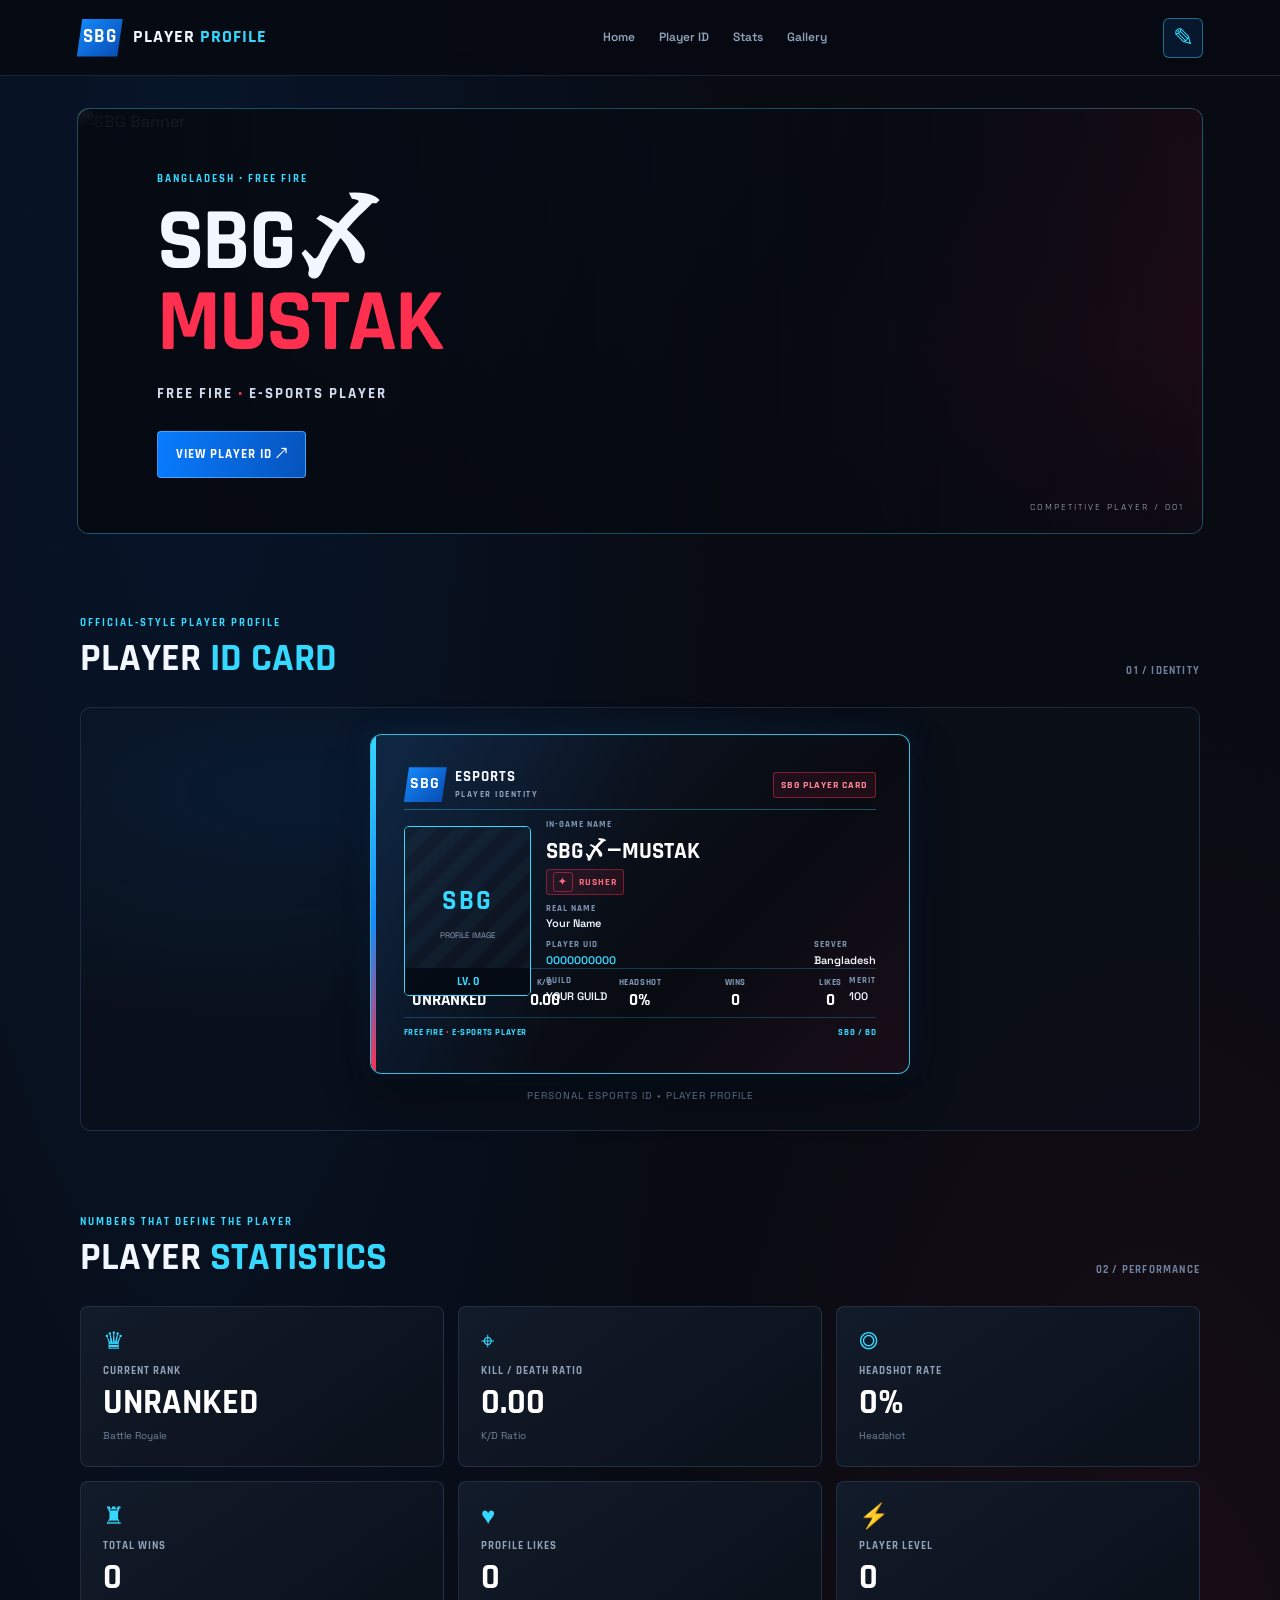
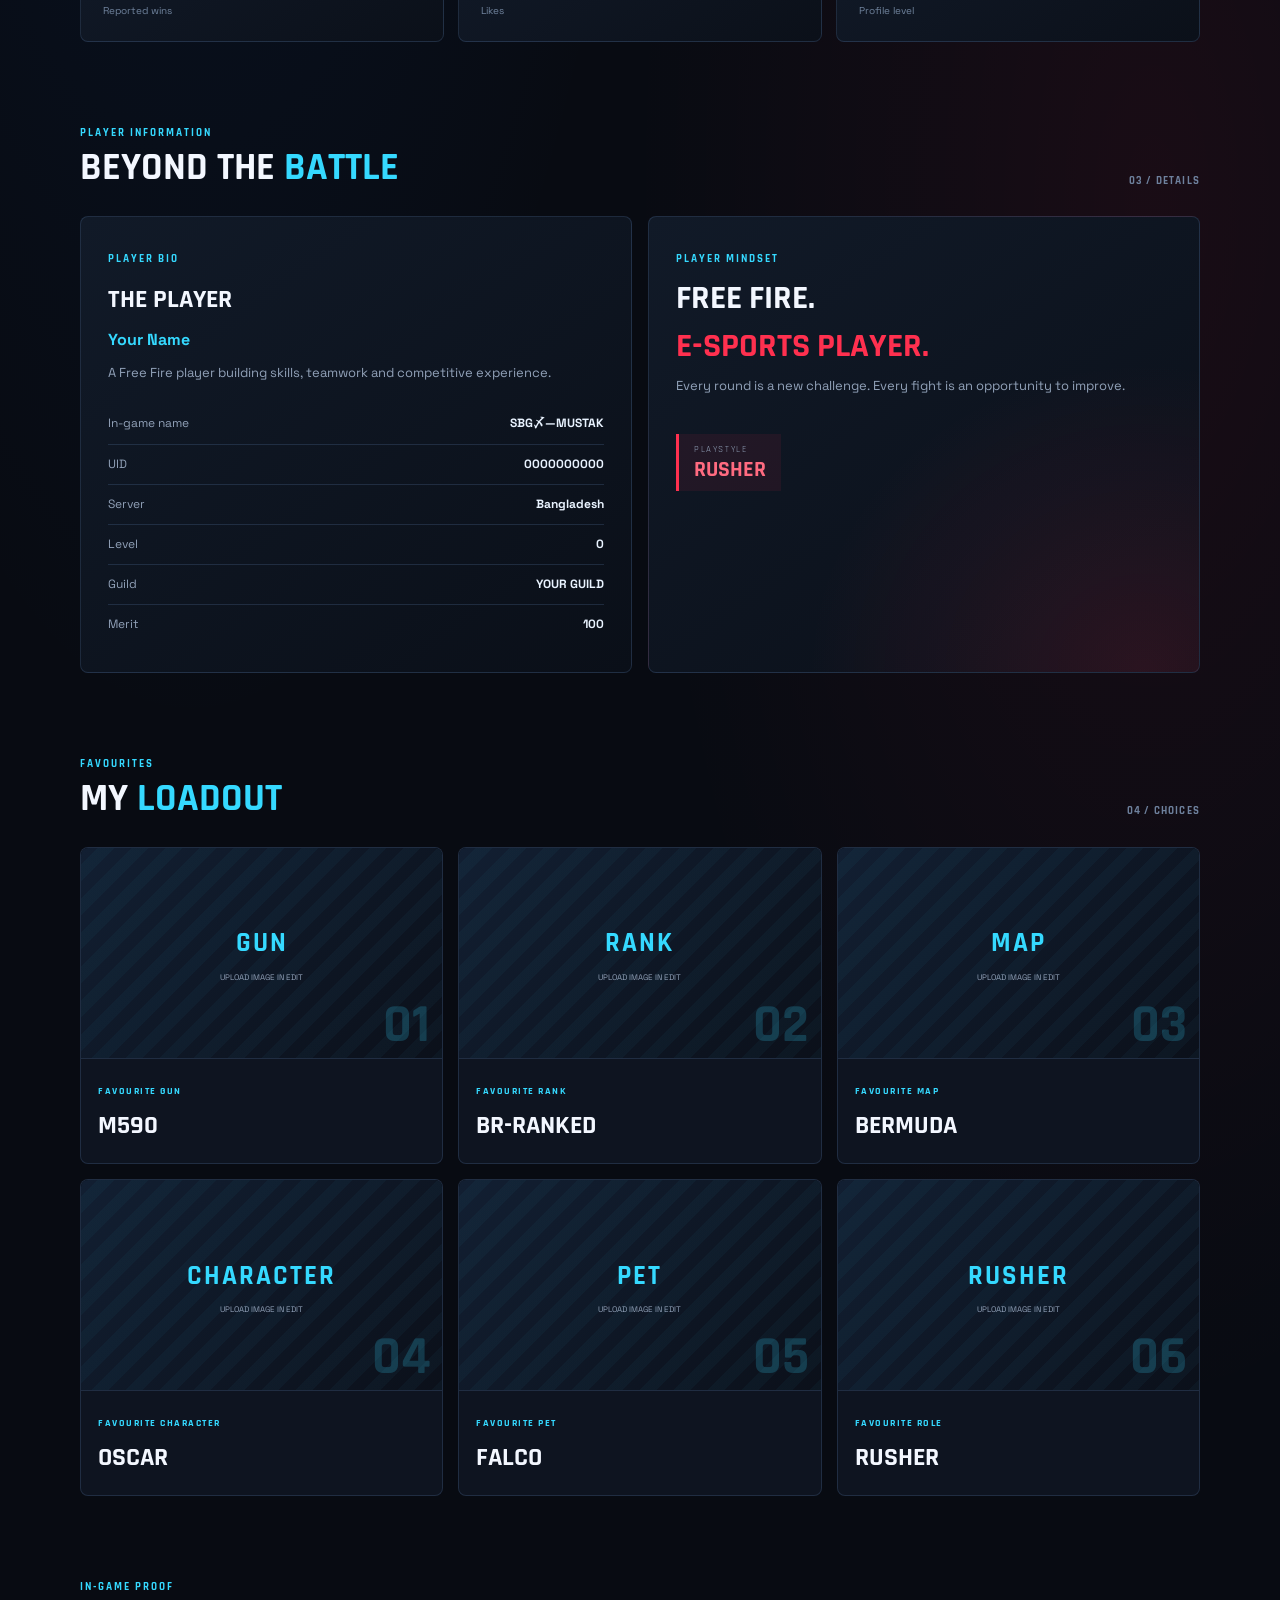
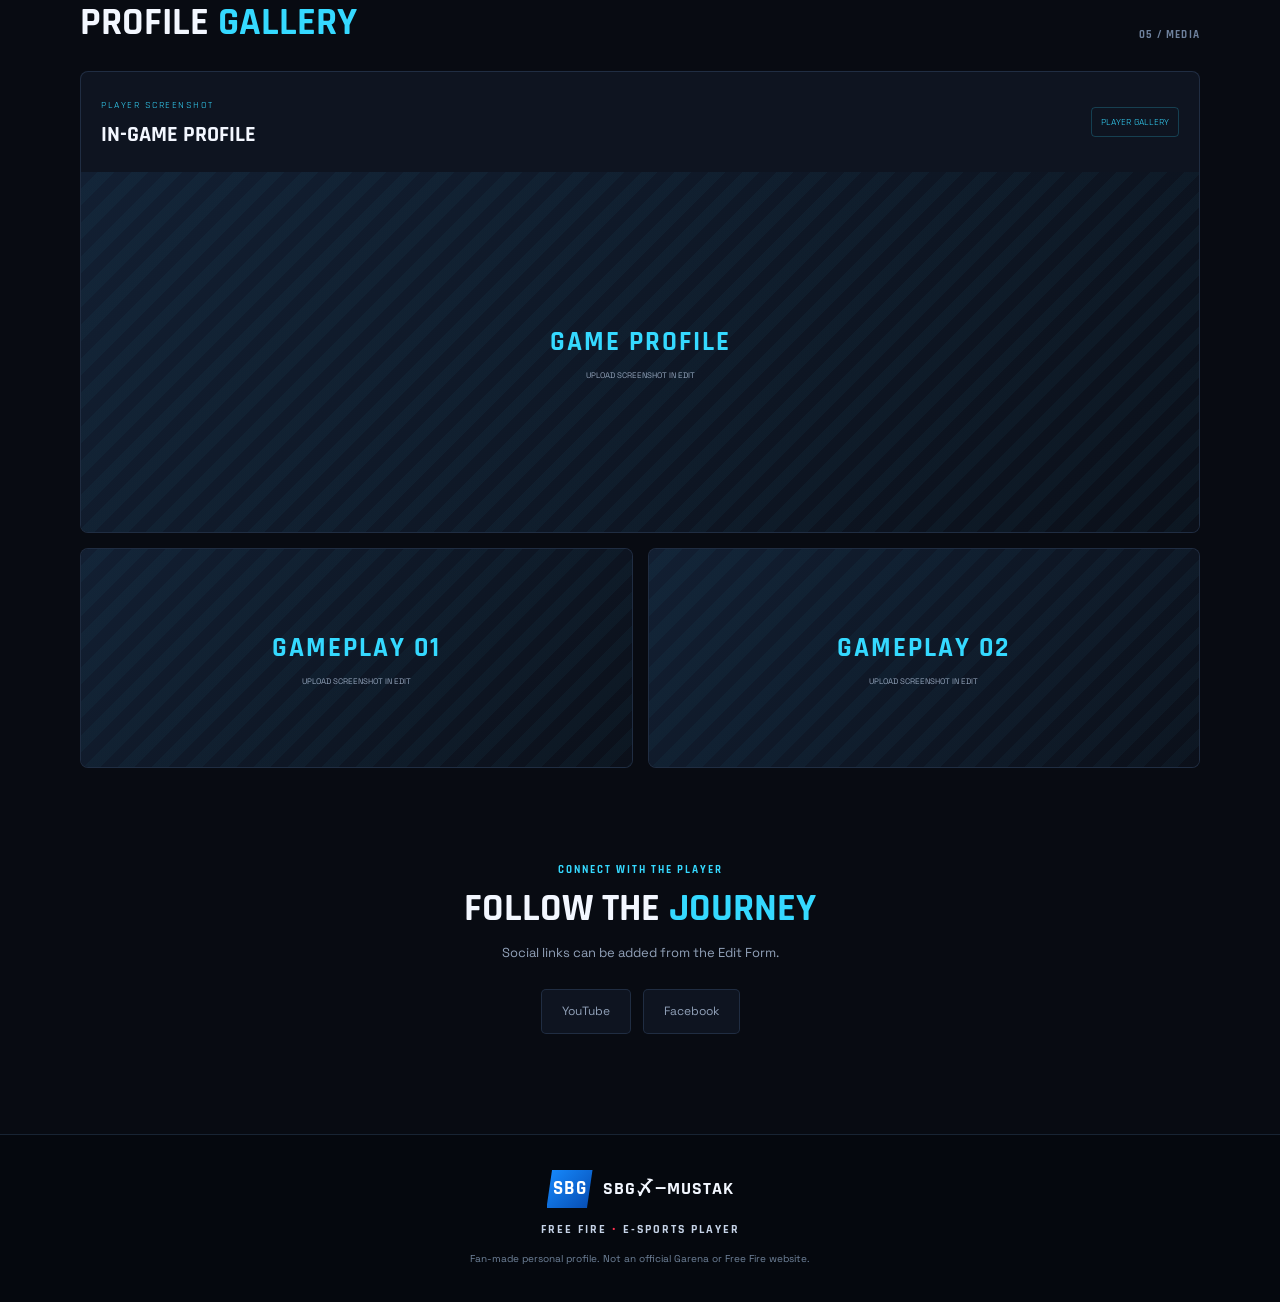
==== index.html @ 4045a7d1 "Add files via upload" ====
<!DOCTYPE html>
<html lang="bn">
<head>
  <meta charset="UTF-8">
  <meta name="viewport" content="width=device-width, initial-scale=1.0">
  <meta name="theme-color" content="#080b12">
  <title>SBG〆—MUSTAK | Free Fire Profile</title>
  <link rel="stylesheet" href="style.css">
  <script src="script.js" defer></script>
</head>
<body>

<header class="topbar">
  <a href="#home" class="brand">
    <span class="brand-logo" data-image="logo">SBG</span>
    <span>PLAYER <b>PROFILE</b></span>
  </a>

  <nav>
    <a href="#home">Home</a>
    <a href="#player-card">Player ID</a>
    <a href="#stats">Stats</a>
    <a href="#gallery">Gallery</a>
  </nav>

  <!-- একমাত্র Edit বাটন -->
  <button id="openEditor" class="edit-btn" title="Edit Profile" aria-label="Edit Profile">✎</button>
</header>

<main>
  <!-- BANNER LOCKED: Edit Form থেকে পরিবর্তন করা যাবে না -->
  <section class="hero" id="home">
    <div class="banner">
      <img src="images/bsnner.jpeg" class="banner-image" alt="SBG Banner">
      <div class="banner-shade"></div>
      <div class="banner-content">
        <span class="eyebrow">BANGLADESH • FREE FIRE</span>
        <h1><span data-field="teamTag">SBG〆</span><br>
          <span data-field="ign">MUSTAK</span>
        </h1>
        <p>FREE FIRE <b>•</b> E-SPORTS PLAYER</p>
        <a class="primary-btn" href="#player-card">VIEW PLAYER ID ↗</a>
      </div>
      <span class="banner-code">COMPETITIVE PLAYER / 001</span>
    </div>
  </section>

  <!-- PLAYER ID CARD -->
  <section class="section" id="player-card">
    <div class="section-heading">
      <div><small>OFFICIAL-STYLE PLAYER PROFILE</small>
        <h2>PLAYER <span>ID CARD</span></h2>
      </div>
      <span class="section-number">01 / IDENTITY</span>
    </div>

    <div class="id-wrap">
      <article class="player-card">
        <div class="card-top">
          <div class="card-brand">
            <span class="mini-logo" data-image="logo">SBG</span>
            <span>ESPORTS<br><small>PLAYER IDENTITY</small></span>
          </div>
          <span class="id-chip">SBG PLAYER CARD</span>
        </div>

        <div class="card-main">
          <div class="profile-image image-slot" data-image="profile">
            <div class="placeholder"><b>SBG</b><small>PROFILE IMAGE</small></div>
            <span class="level-tag">LV. <span data-field="level">0</span></span>
          </div>

          <div class="player-info">
            <small class="label">IN-GAME NAME</small>
            <h3 data-field="fullIgn">SBG〆—MUSTAK</h3>

            <div class="role">
              <span class="badge-slot image-slot" data-image="badge">✦</span>
              <span data-field="role">RUSHER</span>
            </div>

            <div class="info-row">
              <div><small class="label">REAL NAME</small>
                <strong data-field="realName">Your Name</strong>
              </div>
            </div>
            <div class="info-row">
              <div><small class="label">PLAYER UID</small>
                <strong class="cyan" data-field="uid">0000000000</strong>
              </div>
              <div><small class="label">SERVER</small>
                <strong data-field="server">Bangladesh</strong>
              </div>
            </div>
            <div class="info-row">
              <div><small class="label">GUILD</small>
                <strong data-field="guild">YOUR GUILD</strong>
              </div>
              <div><small class="label">MERIT</small>
                <strong data-field="merit">100</strong>
              </div>
            </div>
          </div>
        </div>

        <div class="card-stats">
          <div><small>RANK</small><strong data-field="rank">UNRANKED</strong></div>
          <div><small>K/D</small><strong data-field="kd">0.00</strong></div>
          <div><small>HEADSHOT</small><strong data-field="headshot">0%</strong></div>
          <div><small>WINS</small><strong data-field="wins">0</strong></div>
          <div><small>LIKES</small><strong data-field="likes">0</strong></div>
        </div>

        <div class="card-bottom">
          <span>FREE FIRE <b>•</b> E-SPORTS PLAYER</span>
          <span>SBG / BD</span>
        </div>
      </article>
      <p class="card-note">PERSONAL ESPORTS ID • PLAYER PROFILE</p>
    </div>
  </section>

  <!-- STATISTICS -->
  <section class="section" id="stats">
    <div class="section-heading">
      <div><small>NUMBERS THAT DEFINE THE PLAYER</small>
        <h2>PLAYER <span>STATISTICS</span></h2>
      </div>
      <span class="section-number">02 / PERFORMANCE</span>
    </div>

    <div class="stats-grid">
      <article class="stat-card"><span class="stat-icon">♛</span><small>CURRENT RANK</small><strong data-field="rank">UNRANKED</strong><p>Battle Royale</p></article>
      <article class="stat-card"><span class="stat-icon">⌖</span><small>KILL / DEATH RATIO</small><strong data-field="kd">0.00</strong><p>K/D Ratio</p></article>
      <article class="stat-card"><span class="stat-icon">◎</span><small>HEADSHOT RATE</small><strong data-field="headshot">0%</strong><p>Headshot</p></article>
      <article class="stat-card"><span class="stat-icon">♜</span><small>TOTAL WINS</small><strong data-field="wins">0</strong><p>Reported wins</p></article>
      <article class="stat-card"><span class="stat-icon">♥</span><small>PROFILE LIKES</small><strong data-field="likes">0</strong><p>Likes</p></article>
      <article class="stat-card"><span class="stat-icon">⚡</span><small>PLAYER LEVEL</small><strong data-field="level">0</strong><p>Profile level</p></article>
    </div>
  </section>

  <!-- DETAILS -->
  <section class="section" id="details">
    <div class="section-heading">
      <div><small>PLAYER INFORMATION</small>
        <h2>BEYOND THE <span>BATTLE</span></h2>
      </div>
      <span class="section-number">03 / DETAILS</span>
    </div>

    <div class="details-grid">
      <article class="panel">
        <small class="eyebrow">PLAYER BIO</small>
        <h3>THE PLAYER</h3>
        <h4 data-field="realName">Your Name</h4>
        <p class="muted" data-field="bio">A Free Fire player building skills, teamwork and competitive experience.</p>
        <div class="detail-row"><span>In-game name</span><strong data-field="fullIgn">SBG〆—MUSTAK</strong></div>
        <div class="detail-row"><span>UID</span><strong data-field="uid">0000000000</strong></div>
        <div class="detail-row"><span>Server</span><strong data-field="server">Bangladesh</strong></div>
        <div class="detail-row"><span>Level</span><strong data-field="level">0</strong></div>
        <div class="detail-row"><span>Guild</span><strong data-field="guild">YOUR GUILD</strong></div>
        <div class="detail-row"><span>Merit</span><strong data-field="merit">100</strong></div>
      </article>

      <article class="panel mission-panel">
        <small class="eyebrow">PLAYER MINDSET</small>
        <h3>FREE FIRE.</h3>
        <h3 class="red-text">E-SPORTS PLAYER.</h3>
        <p class="muted" data-field="mindset">Every round is a new challenge. Every fight is an opportunity to improve.</p>
        <div class="playstyle"><small>PLAYSTYLE</small><strong data-field="role">RUSHER</strong></div>
      </article>
    </div>
  </section>

  <!-- LOADOUT -->
  <section class="section" id="loadout">
    <div class="section-heading">
      <div><small>FAVOURITES</small><h2>MY <span>LOADOUT</span></h2></div>
      <span class="section-number">04 / CHOICES</span>
    </div>

    <div class="loadout-grid">
      <article class="loadout-card">
        <div class="loadout-image image-slot" data-image="gun"><div class="placeholder"><b>GUN</b><small>UPLOAD IMAGE IN EDIT</small></div><span class="number">01</span></div>
        <div class="loadout-info"><small>FAVOURITE GUN</small><h3 data-field="gunName">M590</h3></div>
      </article>
      <article class="loadout-card">
        <div class="loadout-image image-slot" data-image="rankImage"><div class="placeholder"><b>RANK</b><small>UPLOAD IMAGE IN EDIT</small></div><span class="number">02</span></div>
        <div class="loadout-info"><small>FAVOURITE RANK</small><h3 data-field="rankMode">BR-RANKED</h3></div>
      </article>
      <article class="loadout-card">
        <div class="loadout-image image-slot" data-image="map"><div class="placeholder"><b>MAP</b><small>UPLOAD IMAGE IN EDIT</small></div><span class="number">03</span></div>
        <div class="loadout-info"><small>FAVOURITE MAP</small><h3 data-field="mapName">BERMUDA</h3></div>
      </article>
      <article class="loadout-card">
        <div class="loadout-image image-slot" data-image="character"><div class="placeholder"><b>CHARACTER</b><small>UPLOAD IMAGE IN EDIT</small></div><span class="number">04</span></div>
        <div class="loadout-info"><small>FAVOURITE CHARACTER</small><h3 data-field="characterName">OSCAR</h3></div>
      </article>
      <article class="loadout-card">
        <div class="loadout-image image-slot" data-image="pet"><div class="placeholder"><b>PET</b><small>UPLOAD IMAGE IN EDIT</small></div><span class="number">05</span></div>
        <div class="loadout-info"><small>FAVOURITE PET</small><h3 data-field="petName">FALCO</h3></div>
      </article>
      <article class="loadout-card">
        <div class="loadout-image image-slot" data-image="roleImage"><div class="placeholder"><b>RUSHER</b><small>UPLOAD IMAGE IN EDIT</small></div><span class="number">06</span></div>
        <div class="loadout-info"><small>FAVOURITE ROLE</small><h3 data-field="role">RUSHER</h3></div>
      </article>
    </div>
  </section>

  <!-- GALLERY -->
  <section class="section" id="gallery">
    <div class="section-heading">
      <div><small>IN-GAME PROOF</small><h2>PROFILE <span>GALLERY</span></h2></div>
      <span class="section-number">05 / MEDIA</span>
    </div>

    <article class="gallery-panel">
      <div class="gallery-heading"><div><small>PLAYER SCREENSHOT</small><h3>IN-GAME PROFILE</h3></div><span>PLAYER GALLERY</span></div>
      <div class="profile-screenshot image-slot" data-image="gameProfile"><div class="placeholder"><b>GAME PROFILE</b><small>UPLOAD SCREENSHOT IN EDIT</small></div></div>
    </article>

    <div class="gameplay-grid">
      <div class="gameplay-image image-slot" data-image="gameplay1"><div class="placeholder"><b>GAMEPLAY 01</b><small>UPLOAD SCREENSHOT IN EDIT</small></div></div>
      <div class="gameplay-image image-slot" data-image="gameplay2"><div class="placeholder"><b>GAMEPLAY 02</b><small>UPLOAD SCREENSHOT IN EDIT</small></div></div>
    </div>
  </section>

  <!-- SOCIAL LINKS -->
  <section class="section social-section">
    <small class="eyebrow">CONNECT WITH THE PLAYER</small>
    <h2>FOLLOW THE <span>JOURNEY</span></h2>
    <p class="muted">Social links can be added from the Edit Form.</p>
    <div class="social-links">
      <a data-link="youtube" href="#" class="social-link">YouTube</a>
      <a data-link="facebook" href="#" class="social-link">Facebook</a>
    </div>
  </section>
</main>

<footer class="footer">
  <div class="brand"><span class="brand-logo">SBG</span><span data-field="fullIgn">SBG〆—MUSTAK</span></div>
  <p>FREE FIRE <b>•</b> E-SPORTS PLAYER</p>
  <small>Fan-made personal profile. Not an official Garena or Free Fire website.</small>
</footer>

</body>
</html>
---- style.css ----
@import url('https://fonts.googleapis.com/css2?family=Rajdhani:wght@400;500;600;700&family=Space+Grotesk:wght@400;500;600;700&display=swap');

:root {
  --bg:#080b12;
  --surface:#0e1420;
  --blue:#168bff;
  --cyan:#35d9ff;
  --red:#ff304f;
  --white:#f3f7ff;
  --muted:#91a1b8;
  --line:rgba(114,156,211,.19);
  --font:'Space Grotesk',sans-serif;
  --display:'Rajdhani',sans-serif;
}
*{box-sizing:border-box;margin:0;padding:0}
html{scroll-behavior:smooth;scroll-padding-top:90px}
body{
  min-height:100vh;overflow-x:hidden;
  background:
    radial-gradient(ellipse at 15% 5%,rgba(0,93,210,.13),transparent 35%),
    radial-gradient(ellipse at 90% 40%,rgba(255,30,65,.07),transparent 32%),var(--bg);
  color:var(--white);font-family:var(--font);line-height:1.6
}
body::before{
  content:"";position:fixed;inset:0;z-index:-1;pointer-events:none;opacity:.13;
  background-image:linear-gradient(rgba(83,143,208,.08) 1px,transparent 1px),
  linear-gradient(90deg,rgba(83,143,208,.08) 1px,transparent 1px);
  background-size:42px 42px
}
a{color:inherit;text-decoration:none}
img{display:block;max-width:100%}
button{font:inherit;cursor:pointer}
::selection{background:var(--blue);color:white}

/* HEADER */
.topbar{
  position:sticky;top:0;z-index:50;display:flex;align-items:center;
  justify-content:space-between;gap:20px;min-height:76px;padding:12px 6%;
  background:rgba(7,10,17,.94);border-bottom:1px solid var(--line);
  backdrop-filter:blur(18px)
}
.brand{display:inline-flex;align-items:center;gap:10px;font-family:var(--display);font-size:18px;font-weight:700;letter-spacing:1px}
.brand-logo,.mini-logo{
  display:grid;place-items:center;background:linear-gradient(135deg,var(--blue),#064aaf);
  color:white;font-weight:700;clip-path:polygon(12% 0,100% 0,88% 100%,0 100%)
}
.brand-logo{width:46px;height:38px;font-size:19px;overflow:hidden}
.brand b{color:var(--cyan)}
.topbar nav{display:flex;gap:24px;align-items:center}
.topbar nav a{color:var(--muted);font-size:12px;font-weight:600;transition:.2s}
.topbar nav a:hover{color:var(--cyan)}
.edit-btn{
  display:grid;place-items:center;width:40px;height:40px;flex-shrink:0;
  border:1px solid rgba(53,217,255,.45);border-radius:6px;
  background:rgba(22,139,255,.12);color:var(--cyan);font-size:25px;line-height:1
}
.edit-btn:hover{background:var(--blue);color:white;transform:translateY(-2px)}

/* HERO — banner remains locked */
.hero{padding:32px 6% 10px}
.banner{
  position:relative;isolation:isolate;display:flex;align-items:center;
  min-height:410px;overflow:hidden;border:1px solid rgba(53,217,255,.3);
  border-radius:12px;background:linear-gradient(115deg,#101c30,#080b13 60%,#260c18)
}
.banner-image{position:absolute;inset:0;z-index:-2;width:100%;height:100%;object-fit:cover;object-position:center}
.banner-shade{
  position:absolute;inset:0;z-index:-1;
  background:linear-gradient(90deg,rgba(5,9,17,.96),rgba(5,9,17,.76) 45%,rgba(5,9,17,.22)),
  linear-gradient(0deg,rgba(5,9,17,.65),transparent 45%)
}
.banner-content{width:min(620px,90%);padding:55px 7%}
.eyebrow,.section-heading small{color:var(--cyan);font-family:var(--display);font-size:11px;font-weight:700;letter-spacing:2px}
.banner-content h1{margin:12px 0;font-family:var(--display);font-size:clamp(48px,8vw,88px);font-weight:700;line-height:.93;letter-spacing:-2px}
.banner-content h1 span:last-child{color:var(--red)}
.banner-content p{margin:17px 0 25px;color:#d3dced;font-family:var(--display);font-size:15px;font-weight:700;letter-spacing:2px}
.banner-content p b{color:var(--red)}
.primary-btn{
  display:inline-flex;gap:20px;padding:12px 18px;border:1px solid rgba(106,193,255,.6);
  border-radius:4px;background:linear-gradient(100deg,#087cff,#0753bc);
  color:white;font-family:var(--display);font-size:13px;font-weight:700;letter-spacing:1px
}
.primary-btn:hover{box-shadow:0 0 30px rgba(22,139,255,.3);transform:translateY(-2px)}
.banner-code{position:absolute;right:18px;bottom:18px;color:#a8b4c5;font-family:var(--display);font-size:10px;letter-spacing:2px}

/* SECTION HEADINGS */
.section{width:min(1120px,88%);margin:0 auto;padding:64px 0 12px}
.section-heading{display:flex;align-items:end;justify-content:space-between;gap:20px;margin-bottom:26px}
.section-heading h2,.social-section h2{margin-top:4px;font-family:var(--display);font-size:clamp(27px,4vw,39px);font-weight:700;line-height:1.1}
.section-heading h2 span,.social-section h2 span{color:var(--cyan)}
.section-number{color:#6e819d;font-family:var(--display);font-size:11px;font-weight:700;letter-spacing:1.2px}
.muted{color:var(--muted);font-size:13px}

/* PLAYER ID CARD */
.id-wrap{
  display:flex;flex-direction:column;align-items:center;gap:14px;padding:26px 12px;
  border:1px solid var(--line);border-radius:10px;
  background:radial-gradient(ellipse at 20% 20%,rgba(22,139,255,.09),transparent 48%),rgba(11,16,26,.7)
}
.player-card{
  position:relative;isolation:isolate;display:grid;grid-template-rows:auto 1fr auto auto;
  gap:8px;width:min(100%,540px);aspect-ratio:85.6/53.98;padding:3%;overflow:hidden;
  border:1px solid rgba(53,217,255,.85);border-radius:12px;
  background:linear-gradient(115deg,rgba(13,92,172,.23),transparent 46%),linear-gradient(135deg,#101827,#080b12 62%,#190d18);
  box-shadow:0 18px 45px rgba(0,0,0,.42),0 0 30px rgba(22,139,255,.12)
}
.player-card::before{content:"";position:absolute;top:0;left:0;z-index:-1;width:5px;height:100%;background:linear-gradient(var(--cyan),var(--blue) 55%,var(--red))}
.card-top,.card-bottom{display:flex;align-items:center;justify-content:space-between;gap:8px}
.card-top{padding-bottom:7px;border-bottom:1px solid rgba(53,217,255,.35)}
.card-brand{display:flex;align-items:center;gap:8px;font-family:var(--display);font-size:clamp(9px,1.7vw,15px);font-weight:700;line-height:1.05;letter-spacing:1px}
.mini-logo{width:clamp(27px,5vw,43px);height:clamp(23px,4vw,35px);font-size:clamp(10px,1.8vw,16px);overflow:hidden}
.card-brand small{color:var(--muted);font-size:.58em;letter-spacing:1.5px}
.id-chip{padding:4px 7px;border:1px solid rgba(255,48,79,.45);border-radius:3px;background:rgba(255,48,79,.09);color:#ff8798;font-family:var(--display);font-size:clamp(7px,1.2vw,10px);font-weight:700;letter-spacing:1px}
.card-main{display:grid;grid-template-columns:27% minmax(0,1fr);gap:3%;min-height:0;align-items:center}
.image-slot{position:relative;overflow:hidden}
.profile-image{position:relative;aspect-ratio:3/4;max-height:100%;overflow:hidden;border:1px solid var(--cyan);border-radius:5px;background:#121c2d}
.profile-image>.placeholder{position:absolute;inset:0}
.placeholder{
  display:grid;place-content:center;gap:5px;width:100%;height:100%;min-height:70px;padding:10px;
  background:repeating-linear-gradient(135deg,transparent 0 12px,rgba(53,217,255,.035) 12px 24px),linear-gradient(135deg,#121f32,#0b101a);
  color:var(--cyan);text-align:center
}
.placeholder b{font-family:var(--display);font-size:clamp(15px,3vw,27px);font-weight:700;letter-spacing:2px;overflow-wrap:anywhere}
.placeholder small{color:var(--muted);font-size:8px;overflow-wrap:anywhere}
.image-slot>img.uploaded-image{position:absolute;inset:0;z-index:2;width:100%;height:100%;object-fit:cover}
.level-tag{position:absolute;right:0;bottom:0;left:0;z-index:4;padding:4px 2px;background:rgba(5,10,19,.9);color:var(--cyan);font-family:var(--display);font-size:clamp(8px,1.4vw,12px);font-weight:700;text-align:center}
.player-info{display:flex;flex-direction:column;justify-content:center;gap:5px;min-width:0}
.label{display:block;margin-bottom:1px;color:#7f97b4;font-family:var(--display);font-size:clamp(6px,1vw,9px);font-weight:700;letter-spacing:1px}
.player-info h3{overflow-wrap:anywhere;color:white;font-family:var(--display);font-size:clamp(12px,2.5vw,23px);font-weight:700;line-height:1.1}
.role{display:inline-flex;align-items:center;gap:6px;align-self:flex-start;padding:2px 6px;border:1px solid rgba(255,48,79,.4);border-radius:3px;background:rgba(255,48,79,.1);color:#ff6b80;font-family:var(--display);font-size:clamp(7px,1.1vw,10px);font-weight:700;letter-spacing:1px}
.badge-slot{display:inline-grid;place-items:center;width:20px;height:20px;min-width:20px;border:1px solid rgba(255,48,79,.5);border-radius:3px}
.info-row{display:flex;justify-content:space-between;gap:8px;min-width:0;margin-top:2px}
.info-row>div{min-width:0}
.info-row strong{display:block;overflow-wrap:anywhere;color:#eef5ff;font-size:clamp(7px,1.25vw,11px);font-weight:600;line-height:1.25}
.cyan{color:var(--cyan)!important}
.card-stats{display:grid;grid-template-columns:repeat(5,minmax(0,1fr));gap:4px;padding:7px 0;border-top:1px solid rgba(53,217,255,.23);border-bottom:1px solid rgba(53,217,255,.23)}
.card-stats>div{display:flex;flex-direction:column;align-items:center;gap:1px;min-width:0;text-align:center}
.card-stats small{color:#8197b3;font-family:var(--display);font-size:clamp(6px,1vw,9px);font-weight:700;letter-spacing:.6px}
.card-stats strong{color:white;font-family:var(--display);font-size:clamp(9px,1.8vw,17px);line-height:1.1;overflow-wrap:anywhere}
.card-bottom{color:var(--cyan);font-family:var(--display);font-size:clamp(6px,1vw,9px);font-weight:700;letter-spacing:.6px}
.card-bottom b{color:var(--red)}
.card-note{color:#72849e;font-size:10px;text-align:center;letter-spacing:1px}
/* STATISTICS */
.stats-grid{display:grid;grid-template-columns:repeat(3,minmax(0,1fr));gap:14px}
.stat-card{
  position:relative;display:flex;flex-direction:column;align-items:flex-start;
  min-height:155px;padding:22px;overflow:hidden;border:1px solid var(--line);
  border-radius:8px;background:linear-gradient(145deg,#121b2a,#0b1019);transition:.25s
}
.stat-card:hover{transform:translateY(-4px);border-color:rgba(53,217,255,.5)}
.stat-icon{margin-bottom:10px;color:var(--cyan);font-size:24px;line-height:1}
.stat-card>small{color:var(--muted);font-family:var(--display);font-size:11px;font-weight:700;letter-spacing:1px}
.stat-card>strong{margin-top:4px;color:white;font-family:var(--display);font-size:35px;line-height:1.1;overflow-wrap:anywhere}
.stat-card>p{margin-top:5px;color:#70839d;font-size:10px}

/* PLAYER DETAILS */
.details-grid{display:grid;grid-template-columns:1fr 1fr;gap:16px}
.panel{padding:27px;border:1px solid var(--line);border-radius:8px;background:linear-gradient(145deg,#111a28,#0a0f18)}
.panel h3{margin-top:9px;font-family:var(--display);font-size:26px}
.panel h4{margin:7px 0;color:var(--cyan)}
.panel>.muted{margin:8px 0 20px;line-height:1.8;overflow-wrap:anywhere}
.detail-row{display:flex;align-items:flex-start;justify-content:space-between;gap:12px;padding:10px 0;border-bottom:1px solid var(--line);font-size:12px}
.detail-row:last-child{border-bottom:0}
.detail-row>span{color:var(--muted)}
.detail-row>strong{max-width:65%;color:#e9f3ff;text-align:right;overflow-wrap:anywhere}
.mission-panel{background:radial-gradient(ellipse at 90% 100%,rgba(255,48,79,.13),transparent 48%),linear-gradient(145deg,#111a28,#0a0f18)}
.mission-panel h3{font-size:clamp(24px,3vw,34px);line-height:1.15}
.red-text{color:var(--red)}
.playstyle{display:inline-flex;flex-direction:column;margin-top:17px;padding:9px 15px;border-left:3px solid var(--red);background:rgba(255,48,79,.08)}
.playstyle small{color:var(--muted);font-family:var(--display);font-size:9px;letter-spacing:1.6px}
.playstyle strong{color:#ff6b80;font-family:var(--display);font-size:22px;line-height:1.1}

/* LOADOUT */
.loadout-grid{display:grid;grid-template-columns:repeat(3,minmax(0,1fr));gap:15px}
.loadout-card{overflow:hidden;border:1px solid var(--line);border-radius:8px;background:var(--surface);transition:.25s}
.loadout-card:hover{transform:translateY(-4px);border-color:rgba(53,217,255,.48)}
.loadout-image{height:210px;background:radial-gradient(ellipse at center,rgba(22,139,255,.17),transparent 70%),#0b111c}
.loadout-image>.placeholder{position:absolute;inset:0}
.number{position:absolute;right:12px;bottom:5px;z-index:3;color:rgba(53,217,255,.2);font-family:var(--display);font-size:54px;font-weight:700;line-height:1}
.loadout-info{padding:17px;border-top:1px solid var(--line)}
.loadout-info>small{color:var(--cyan);font-family:var(--display);font-size:10px;font-weight:700;letter-spacing:1.5px}
.loadout-info h3{margin-top:3px;font-family:var(--display);font-size:26px}

/* GALLERY */
.gallery-panel{overflow:hidden;border:1px solid var(--line);border-radius:8px;background:var(--surface)}
.gallery-heading{display:flex;align-items:center;justify-content:space-between;gap:15px;padding:18px 20px}
.gallery-heading small{color:var(--cyan);font-family:var(--display);font-size:10px;letter-spacing:1.5px}
.gallery-heading h3{margin-top:3px;font-family:var(--display);font-size:22px}
.gallery-heading>span{padding:6px 9px;border:1px solid rgba(53,217,255,.22);border-radius:4px;color:var(--cyan);font-family:var(--display);font-size:10px}
.profile-screenshot{height:360px;background:#090b12}
.profile-screenshot>.placeholder{min-height:360px}
.gameplay-grid{display:grid;grid-template-columns:repeat(2,minmax(0,1fr));gap:15px;margin-top:15px}
.gameplay-image{height:220px;border:1px solid var(--line);border-radius:8px;background:var(--surface)}
.gameplay-image>.placeholder{position:absolute;inset:0}

/* SOCIAL & FOOTER */
.social-section{padding:75px 20px;text-align:center}
.social-section h2{margin-top:8px}
.social-section>.muted{margin-top:12px}
.social-links{display:flex;justify-content:center;flex-wrap:wrap;gap:12px;margin-top:25px}
.social-link{display:inline-flex;justify-content:center;padding:12px 20px;border:1px solid var(--line);border-radius:5px;background:var(--surface);font-size:12px}
.social-link:hover{border-color:var(--cyan);color:var(--cyan)}
.social-link.is-empty{color:var(--muted)}
.footer{display:flex;flex-direction:column;align-items:center;gap:12px;margin-top:25px;padding:35px 6%;border-top:1px solid var(--line);background:rgba(5,8,14,.75);text-align:center}
.footer p{color:#c6d3e7;font-family:var(--display);font-size:12px;font-weight:700;letter-spacing:2px}
.footer p b{color:var(--red)}
.footer>small{max-width:600px;color:#71839b;font-size:10px}

/* EDIT FORM */
.editor-backdrop{
  position:fixed;inset:0;z-index:1000;display:none;align-items:center;
  justify-content:center;padding:16px;background:rgba(0,0,0,.8);backdrop-filter:blur(8px)
}
.editor-backdrop.open{display:flex}
.editor-panel{width:min(760px,100%);max-height:90vh;overflow:auto;border:1px solid rgba(53,217,255,.42);border-radius:12px;background:#0b111c;box-shadow:0 20px 80px #000}
.editor-header{position:sticky;top:0;z-index:2;display:flex;align-items:center;justify-content:space-between;padding:18px 20px;border-bottom:1px solid var(--line);background:#0b111c}
.editor-header h2{font-family:var(--display);font-size:25px}
.editor-header h2 span{color:var(--cyan)}
.editor-close{width:35px;height:35px;border:1px solid var(--line);border-radius:5px;background:#111b2a;color:white;font-size:22px}
.editor-content{padding:20px}
.editor-intro,.editor-help{color:#8fa1ba;font-size:11px;line-height:1.6}
.editor-section-title{margin:18px 0 12px;padding-bottom:7px;border-bottom:1px solid var(--line);color:var(--cyan);font-family:var(--display);font-size:15px;letter-spacing:1.5px}
.editor-grid{display:grid;grid-template-columns:repeat(2,minmax(0,1fr));gap:13px}
.editor-field{display:flex;flex-direction:column;gap:6px;min-width:0}
.editor-field>label{color:var(--muted);font-size:11px;font-weight:600}
.editor-field input,.editor-field textarea{
  width:100%;padding:10px 12px;border:1px solid rgba(114,156,211,.25);
  border-radius:5px;outline:none;background:#080d16;color:white;font:inherit;font-size:12px
}
.editor-field input:focus,.editor-field textarea:focus{border-color:var(--cyan)}
.editor-field input[type=file]{padding:8px;font-size:10px}
.editor-field textarea{min-height:75px;resize:vertical}
.remove-image{display:flex;align-items:center;gap:7px;color:#9cacc1;font-size:10px;cursor:pointer}
.remove-image input{width:auto;accent-color:var(--blue)}
.locked-note{margin-top:16px;padding:11px;border:1px solid rgba(255,211,106,.25);border-radius:5px;color:#ffd36a;font-size:11px}
.editor-actions{position:sticky;bottom:0;display:flex;flex-wrap:wrap;justify-content:flex-end;gap:9px;padding:14px 20px;border-top:1px solid var(--line);background:#0b111c}
.editor-button{padding:10px 15px;border:1px solid var(--line);border-radius:5px;background:#111b2a;color:white;font-size:12px;font-weight:600}
.editor-button.save{border-color:var(--blue);background:linear-gradient(100deg,#087cff,#0753bc)}
.editor-button.reset{border-color:rgba(255,48,79,.4);color:#ff8798}
.editor-status{width:100%;color:var(--cyan);font-size:11px;text-align:right}
.toast{position:fixed;right:18px;bottom:18px;z-index:1200;padding:12px 16px;border:1px solid rgba(53,217,255,.4);border-radius:6px;background:#0e1928;color:white;font-size:12px;opacity:0;transform:translateY(10px);pointer-events:none;transition:.2s}
.toast.show{opacity:1;transform:translateY(0)}
.image-placeholder[hidden],.placeholder[hidden]{display:none!important}

/* RESPONSIVE */
@media(max-width:800px){
  .topbar{flex-wrap:wrap;gap:12px;padding:12px 5%}
  .topbar nav{order:3;width:100%;justify-content:center;gap:22px;padding-top:7px}
  .topbar nav a{font-size:11px}
  .hero{padding:22px 4% 5px}
  .banner{min-height:350px}
  .section{width:92%;padding-top:52px}
  .stats-grid{grid-template-columns:repeat(2,minmax(0,1fr))}
  .loadout-image{height:170px}
}
@media(max-width:520px){
  html{scroll-padding-top:112px}
  .topbar{min-height:0}
  .brand{gap:7px;font-size:15px}
  .brand-logo{width:39px;height:33px;font-size:16px}
  .edit-btn{width:35px;height:35px}
  .topbar nav{justify-content:space-between;gap:8px}
  .topbar nav a{font-size:10px}
  .banner{min-height:320px;border-radius:7px}
  .banner-content{width:100%;padding:35px 7%}
  .banner-content h1{font-size:clamp(47px,13vw,66px)}
  .banner-code{right:8px;bottom:8px;font-size:8px}
  .section-heading{align-items:flex-start;flex-direction:column;gap:8px}
  .section-heading h2,.social-section h2{font-size:29px}
  .id-wrap{padding:14px 7px}
  .player-card{gap:5px;padding:2.5%;border-radius:7px}
  .card-top{padding-bottom:4px}
  .card-main{grid-template-columns:26% minmax(0,1fr);gap:3%}
  .player-info{gap:3px}
  .info-row{gap:4px}
  .card-stats{padding:4px 0;gap:2px}
  .card-bottom{letter-spacing:.3px}
  .card-note{font-size:8px}
  .stat-card{min-height:135px;padding:15px}
  .stat-card>strong{font-size:30px}
  .details-grid,.loadout-grid,.gameplay-grid{grid-template-columns:1fr}
  .panel{padding:20px}
  .loadout-image{height:230px}
  .gallery-heading{align-items:flex-start;flex-direction:column;padding:14px}
  .social-section{padding:55px 5px}
  .social-link{width:100%}
  .editor-grid{grid-template-columns:1fr}
  .editor-content,.editor-header{padding:14px}
}
@media(prefers-reduced-motion:reduce){
  *,*::before,*::after{scroll-behavior:auto!important;transition-duration:.01ms!important}
}
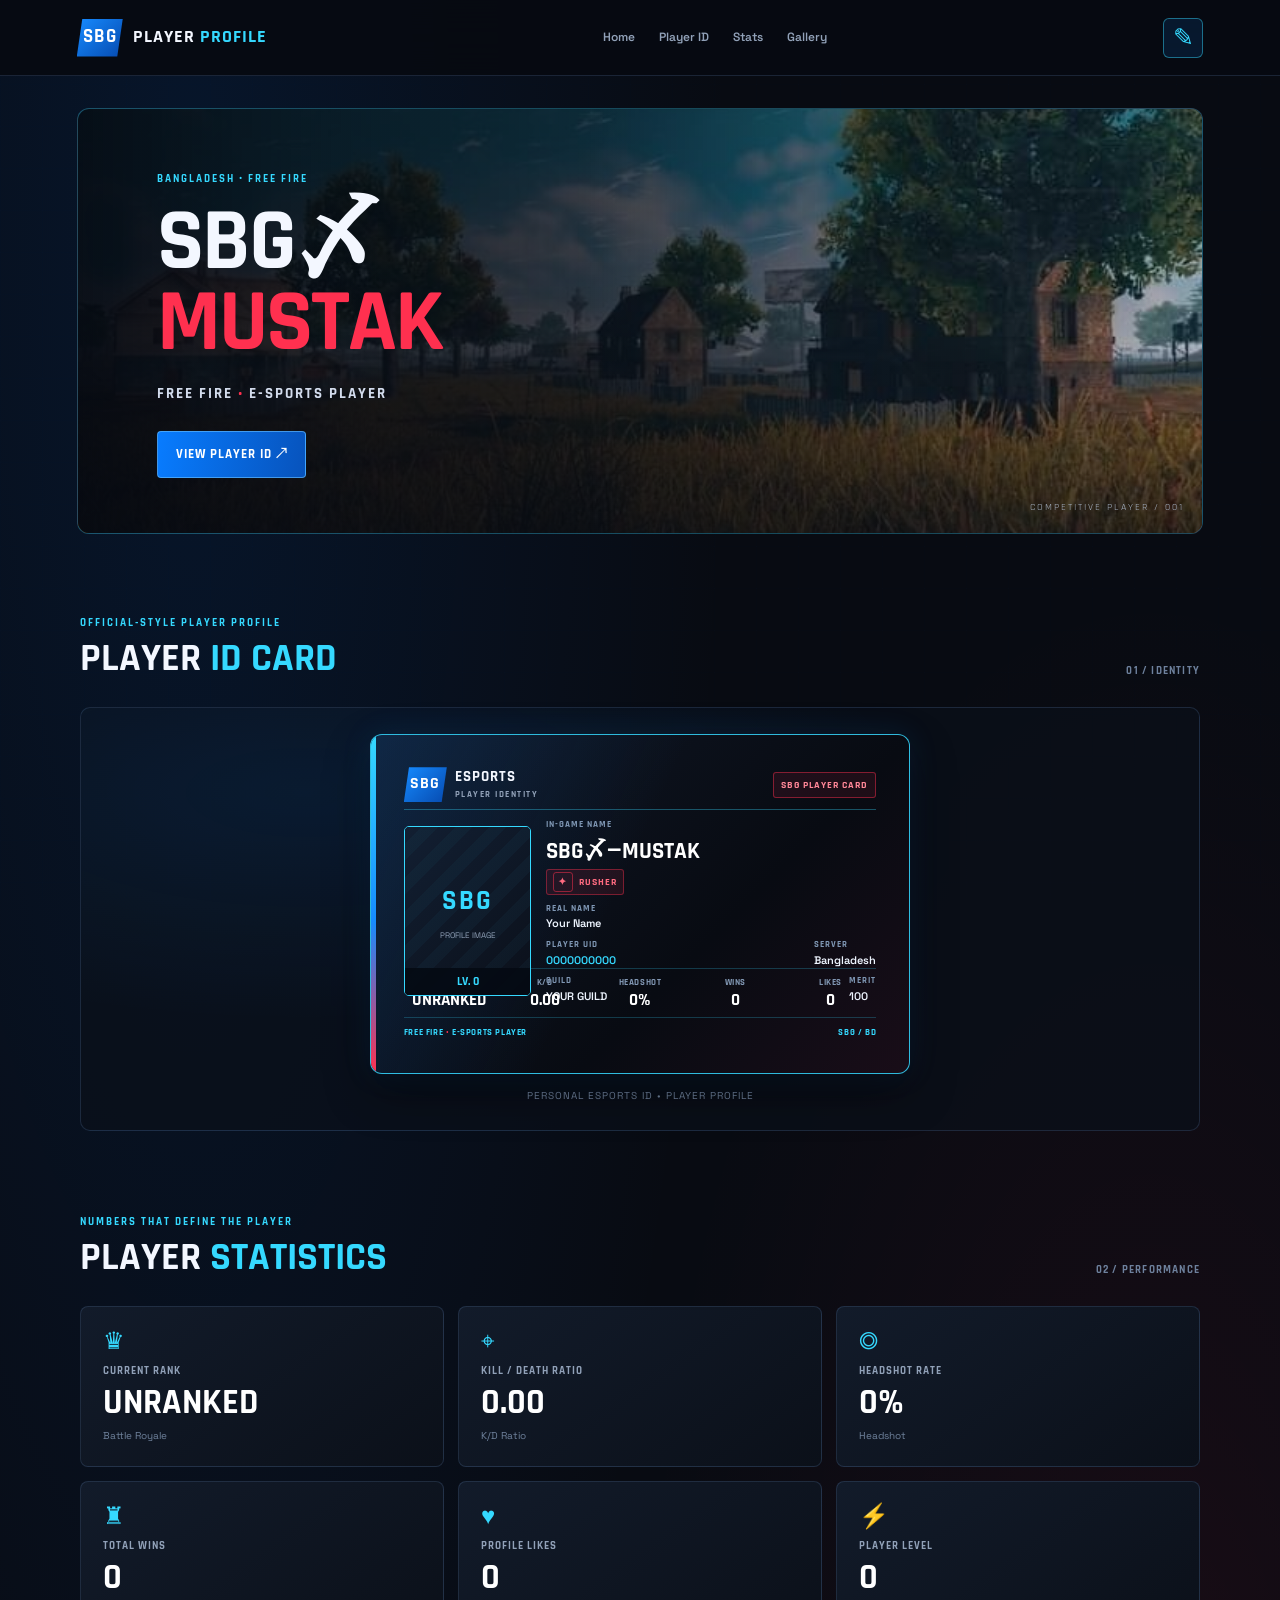
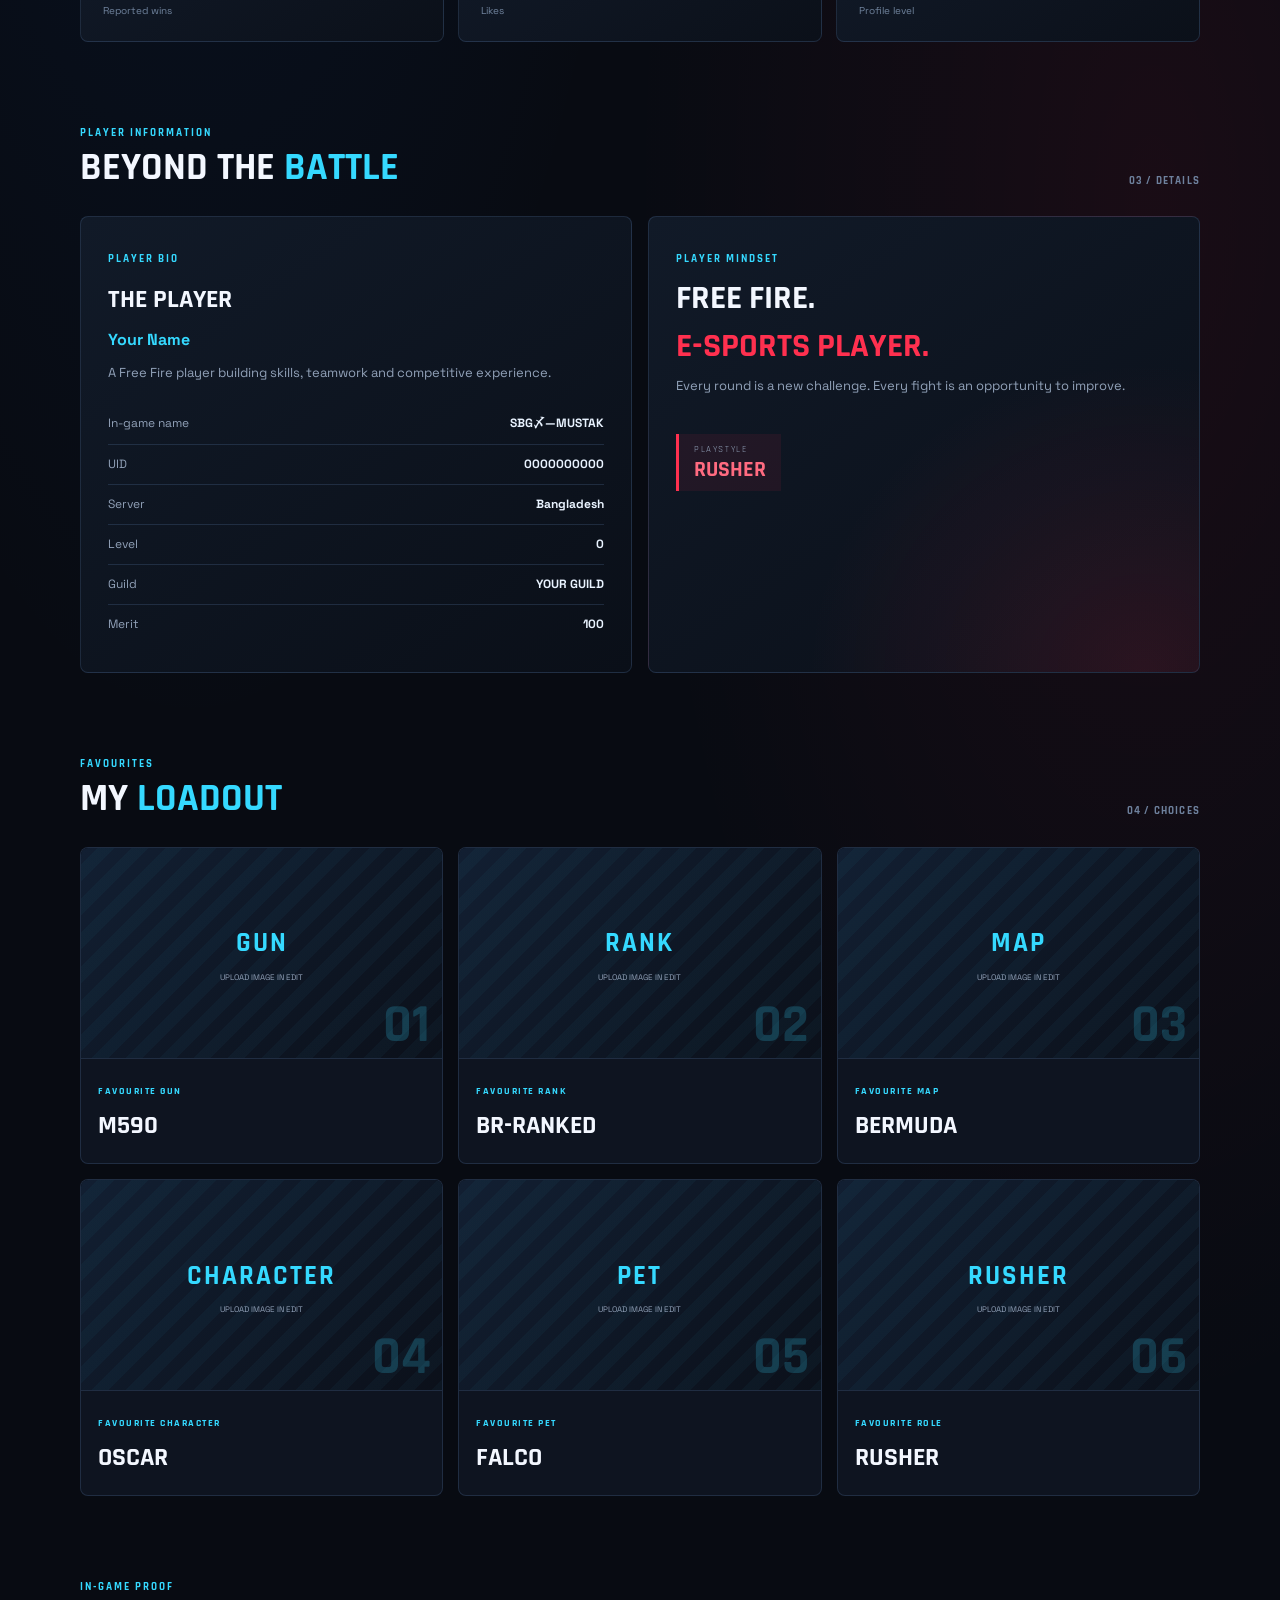
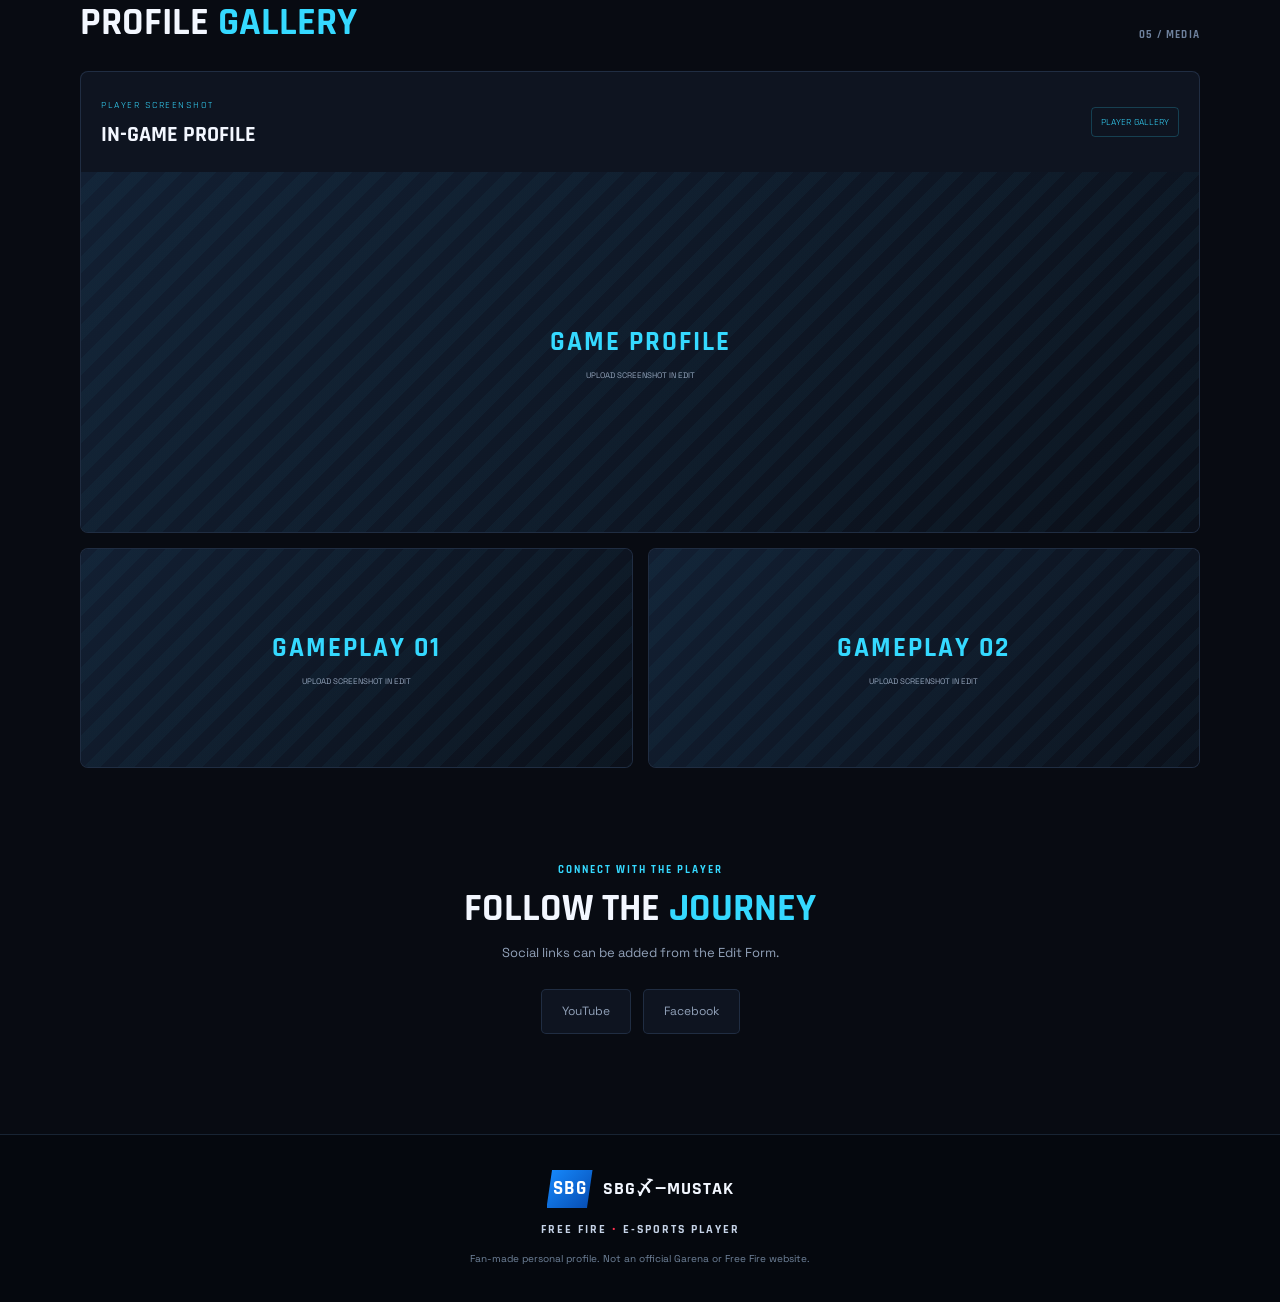
==== commit 6d82f2d0: "Update index.html" ====
--- a/index.html
+++ b/index.html
@@ -31,7 +31,7 @@
   <!-- BANNER LOCKED: Edit Form থেকে পরিবর্তন করা যাবে না -->
   <section class="hero" id="home">
     <div class="banner">
-      <img src="images/bsnner.jpeg" class="banner-image" alt="SBG Banner">
+      <img src="bsnner.jpeg" class="banner-image" alt="SBG Banner">
       <div class="banner-shade"></div>
       <div class="banner-content">
         <span class="eyebrow">BANGLADESH • FREE FIRE</span>
@@ -244,4 +244,4 @@
 </footer>
 
 </body>
-</html>+</html>
